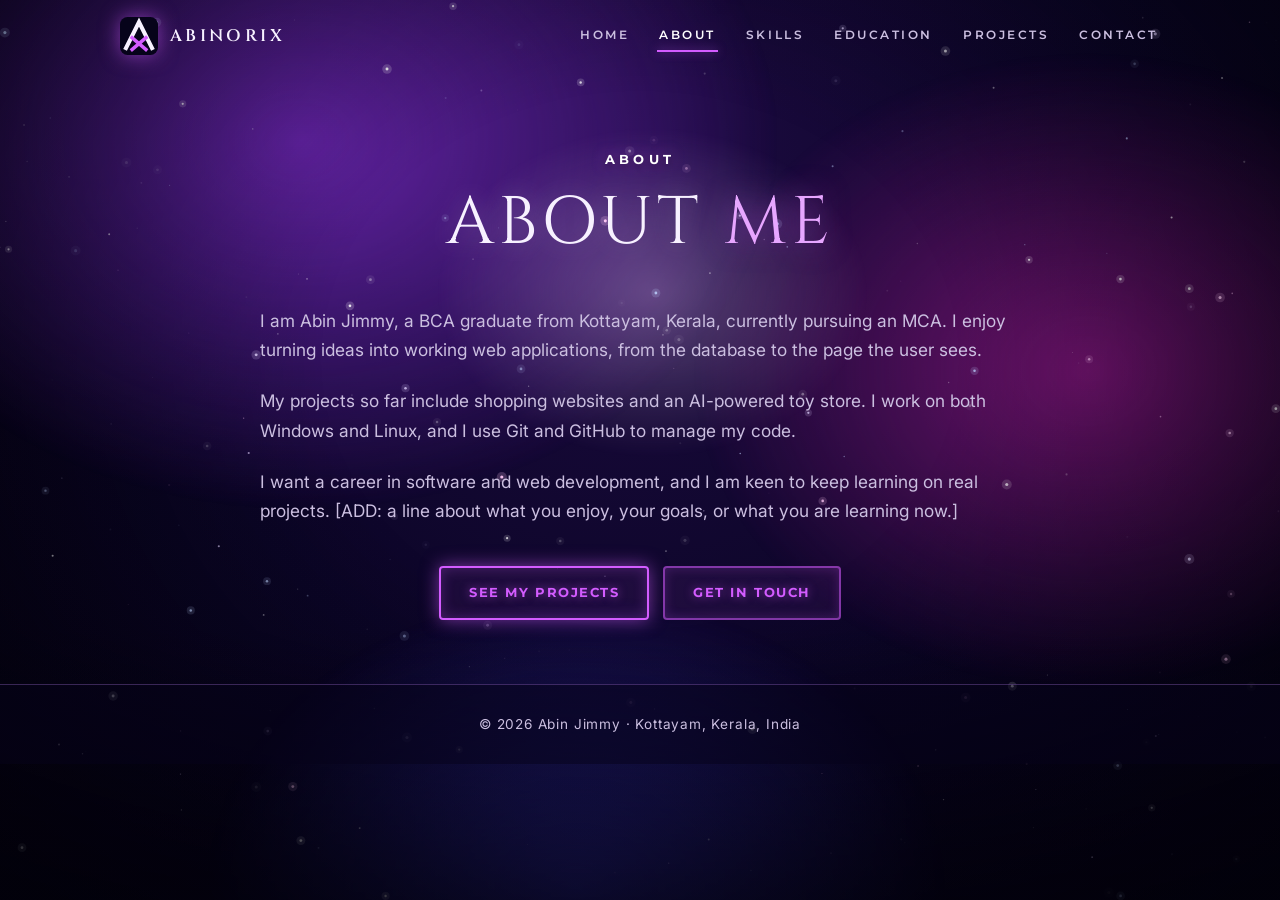
==== about.html @ f54d2bc3 "Initial commit" ====
<!doctype html>
<html lang="en">
<head>
  <meta charset="utf-8">
  <meta name="viewport" content="width=device-width, initial-scale=1">
  <title>About | ABINORIX</title>
  <meta name="description" content="About Abin Jimmy, web developer and MCA student from Kerala, India.">
  <meta name="theme-color" content="#06031a">
  <link rel="icon" href="assets/images/logo.svg" type="image/svg+xml">
  <link rel="preconnect" href="https://fonts.googleapis.com">
  <link rel="preconnect" href="https://fonts.gstatic.com" crossorigin>
  <link href="https://fonts.googleapis.com/css2?family=Cinzel:wght@400;500;600&family=Inter:wght@400;500;600&family=Montserrat:wght@600;700&display=swap" rel="stylesheet">
  <link rel="stylesheet" href="assets/css/style.css">
  <script>document.documentElement.className += " js";</script>
</head>
<body>
  <div class="nebula" aria-hidden="true">
    <i class="neb neb-a"></i><i class="neb neb-b"></i><i class="neb neb-c"></i><i class="neb neb-d"></i>
  </div>
  <canvas id="stars" aria-hidden="true"></canvas>
  <div class="vignette" aria-hidden="true"></div>

  <a class="skip" href="#main">Skip to content</a>

  <header class="site-header">
    <div class="wrap header-row">
      <a class="brand" href="index.html" aria-label="ABINORIX home">
        <img src="assets/images/logo.svg" alt="" width="38" height="38">
        <span>ABINORIX</span>
      </a>
      <button class="menu-btn" type="button" aria-expanded="false" aria-controls="site-nav" aria-label="Menu">
        <span></span><span></span><span></span>
      </button>
      <nav id="site-nav" class="nav-wrap" aria-label="Main">
        <ul class="nav">
          <li><a href="index.html">Home</a></li>
          <li><a href="about.html" aria-current="page">About</a></li>
          <li><a href="skills.html">Skills</a></li>
          <li><a href="education.html">Education</a></li>
          <li><a href="projects.html">Projects</a></li>
          <li><a href="index.html#contact">Contact</a></li>
        </ul>
      </nav>
    </div>
  </header>

  <main id="main">
    <section class="page-head">
      <div class="wrap">
        <p class="eyebrow hero-in">About</p>
        <h1 class="hero-in" style="--d:.2s">About <span class="accent">me</span></h1>
      </div>
    </section>

    <section class="section">
      <div class="wrap">
        <div class="prose">
          <p>I am Abin Jimmy, a BCA graduate from Kottayam, Kerala, currently pursuing an MCA. I enjoy turning ideas into working web applications, from the database to the page the user sees.</p>
          <p>My projects so far include shopping websites and an AI-powered toy store. I work on both Windows and Linux, and I use Git and GitHub to manage my code.</p>
          <p>I want a career in software and web development, and I am keen to keep learning on real projects. [ADD: a line about what you enjoy, your goals, or what you are learning now.]</p>
        </div>
        <div class="actions">
          <a class="btn-neon" href="projects.html">See my projects</a>
          <a class="btn-neon btn-line" href="index.html#contact">Get in touch</a>
        </div>
      </div>
    </section>
  </main>

  <footer class="site-footer">
    <div class="wrap">
      <p>&copy; <span id="year">2026</span> Abin Jimmy &middot; Kottayam, Kerala, India</p>
    </div>
  </footer>

  <script src="assets/js/main.js"></script>
</body>
</html>
---- assets/css/style.css ----
/* ABINORIX portfolio: galaxy theme */
:root {
  --bg: #06031a;
  --ink: #f7f1ff;
  --muted: #cbbfe0;
  --accent: #d35cff;
  --accent-soft: #e7a6ff;
  --glow: rgba(211, 92, 255, 0.55);
  --glass: rgba(22, 9, 48, 0.58);
  --border: rgba(192, 132, 255, 0.28);
  --radius: 16px;
  --maxw: 1080px;
  --display: "Cinzel", "Trajan Pro", Georgia, serif;
  --caps: "Montserrat", system-ui, sans-serif;
  --body: "Inter", system-ui, sans-serif;
}

* { box-sizing: border-box; }

html { scroll-behavior: smooth; scroll-padding-top: 84px; background: var(--bg); }

body {
  margin: 0;
  color: var(--ink);
  font-family: var(--body);
  line-height: 1.7;
  min-height: 100vh;
}

h1, h2, h3 { font-family: var(--display); font-weight: 500; margin: 0; line-height: 1.15; }

a { color: var(--accent-soft); }
a:hover { color: #fff; }
a:focus-visible, button:focus-visible {
  outline: 3px solid var(--accent);
  outline-offset: 3px;
  border-radius: 4px;
}

.wrap { width: 100%; max-width: var(--maxw); margin: 0 auto; padding: 0 20px; }

.skip {
  position: absolute; left: -9999px; top: 8px; z-index: 50;
  background: var(--accent); color: #12052a; padding: 10px 14px; border-radius: 8px;
}
.skip:focus { left: 8px; }

/* ---------- Galaxy background ---------- */
.nebula, .vignette, #stars { position: fixed; inset: 0; width: 100%; height: 100%; pointer-events: none; }
.nebula {
  z-index: -3; overflow: hidden;
  background: radial-gradient(ellipse at 50% 18%, #1d0b42 0%, #0b0526 55%, #04020f 100%);
}
#stars { z-index: -2; }
.vignette {
  z-index: -1;
  background:
    radial-gradient(ellipse at 50% 40%, transparent 35%, rgba(2, 1, 10, 0.65) 100%),
    linear-gradient(to bottom, transparent 70%, rgba(2, 1, 10, 0.6));
}
.neb {
  position: absolute; border-radius: 50%; will-change: transform;
  translate: calc(var(--px, 0) * var(--m, 24px)) calc(var(--py, 0) * var(--m, 24px));
}
.neb-a { --m: 30px; width: 75vmax; height: 58vmax; left: -14vmax; top: -18vmax; opacity: .8;
  background: radial-gradient(closest-side, #7a2cc4, transparent);
  animation: driftA 40s ease-in-out infinite alternate; }
.neb-b { --m: -22px; width: 62vmax; height: 50vmax; right: -16vmax; top: 4vmax; opacity: .6;
  background: radial-gradient(closest-side, #b21e9a, transparent);
  animation: driftB 48s ease-in-out infinite alternate; }
.neb-c { --m: 18px; width: 58vmax; height: 46vmax; left: 16vw; bottom: -22vmax; opacity: .65;
  background: radial-gradient(closest-side, #3a37c9, transparent);
  animation: driftC 54s ease-in-out infinite alternate; }
.neb-d { --m: -34px; width: 34vmax; height: 26vmax; left: 34vw; top: 14vh; opacity: .4;
  background: radial-gradient(closest-side, rgba(236, 196, 255, .8), transparent);
  animation: driftD 32s ease-in-out infinite alternate; }

@keyframes driftA { from { transform: translate3d(-5%, -3%, 0) scale(1.05); } to { transform: translate3d(7%, 6%, 0) scale(1.25); } }
@keyframes driftB { from { transform: translate3d(4%, 5%, 0) scale(1.2); } to { transform: translate3d(-8%, -4%, 0) scale(1); } }
@keyframes driftC { from { transform: translate3d(-6%, 3%, 0) scale(1); } to { transform: translate3d(8%, -6%, 0) scale(1.2); } }
@keyframes driftD { from { transform: translate3d(-8%, 4%, 0) scale(.9); opacity: .25; } to { transform: translate3d(8%, -6%, 0) scale(1.3); opacity: .5; } }

.accent { color: var(--accent-soft); text-shadow: 0 0 28px var(--glow); }

/* ---------- Header ---------- */
.site-header {
  position: sticky; top: 0; z-index: 30;
  border-bottom: 1px solid transparent;
  transition: background .3s ease, border-color .3s ease;
}
.site-header.scrolled {
  background: rgba(6, 3, 26, 0.72);
  backdrop-filter: blur(10px);
  border-bottom-color: var(--border);
}
.header-row { display: flex; align-items: center; justify-content: space-between; gap: 16px; padding-top: 14px; padding-bottom: 14px; }
.brand {
  display: flex; align-items: center; gap: 12px; text-decoration: none; color: var(--ink);
  font-family: var(--display); font-weight: 600; letter-spacing: .2em; font-size: 1.05rem;
}
.brand:hover { color: #fff; }
.brand img { filter: drop-shadow(0 0 10px var(--glow)); }

.nav { list-style: none; margin: 0; padding: 0; display: flex; flex-wrap: wrap; gap: 0 26px; }
.nav a {
  position: relative; display: inline-block; padding: 12px 2px;
  font-family: var(--caps); font-size: .72rem; font-weight: 600; letter-spacing: .22em; text-transform: uppercase;
  color: var(--muted); text-decoration: none;
}
.nav a::after {
  content: ""; position: absolute; left: 0; right: 0; bottom: 6px; height: 2px;
  background: var(--accent); box-shadow: 0 0 10px var(--glow);
  transform: scaleX(0); transform-origin: left; transition: transform .3s ease;
}
.nav a:hover, .nav a[aria-current="page"] { color: #fff; }
.nav a:hover::after, .nav a[aria-current="page"]::after { transform: scaleX(1); }

.menu-btn { display: none; }

@media (max-width: 860px) {
  .js .menu-btn {
    display: inline-flex; flex-direction: column; justify-content: center; gap: 5px;
    width: 46px; height: 46px; padding: 0 11px; cursor: pointer;
    background: var(--glass); border: 1px solid var(--border); border-radius: 12px;
  }
  .menu-btn span { display: block; height: 2px; background: var(--ink); border-radius: 2px; transition: transform .25s ease, opacity .25s ease; }
  .menu-btn[aria-expanded="true"] span:nth-child(1) { transform: translateY(7px) rotate(45deg); }
  .menu-btn[aria-expanded="true"] span:nth-child(2) { opacity: 0; }
  .menu-btn[aria-expanded="true"] span:nth-child(3) { transform: translateY(-7px) rotate(-45deg); }
  .js .nav-wrap {
    display: none; position: absolute; top: 100%; left: 0; right: 0;
    background: rgba(6, 3, 26, 0.96); border-bottom: 1px solid var(--border); padding: 8px 20px 16px;
  }
  .js .nav-wrap.open { display: block; }
  .nav { flex-direction: column; }
  .nav a { padding: 14px 2px; }
  .nav a::after { bottom: 8px; right: auto; width: 36px; }
}

/* ---------- Hero ---------- */
.hero {
  min-height: calc(100svh - 76px); display: grid; place-items: center; text-align: center;
  padding: 40px 0 90px; position: relative;
}
.eyebrow {
  font-family: var(--caps); font-weight: 700; font-size: .8rem; letter-spacing: .32em; text-transform: uppercase;
  color: #fff; margin: 0 0 22px; text-shadow: 0 0 14px var(--glow), 0 2px 8px rgba(0, 0, 0, .7);
}
.display {
  font-family: var(--display); font-weight: 400; text-transform: uppercase;
  font-size: clamp(2.7rem, 11.5vw, 8rem); line-height: 1.02; letter-spacing: .03em;
  text-shadow: 0 0 30px rgba(255, 255, 255, .28), 0 4px 18px rgba(0, 0, 0, .6);
}
.display .line { display: block; }
.roles {
  font-family: var(--caps); font-weight: 700; font-size: clamp(.7rem, 2vw, .95rem); letter-spacing: .3em;
  text-transform: uppercase; line-height: 1.9; margin: 30px 0 0;
  text-shadow: 0 0 14px var(--glow), 0 2px 8px rgba(0, 0, 0, .7);
}
.hero .btn-neon { margin-top: 54px; }

.btn-neon {
  display: inline-block; text-decoration: none; min-height: 46px;
  font-family: var(--caps); font-weight: 700; font-size: .8rem; letter-spacing: .12em; text-transform: uppercase;
  color: var(--accent); padding: 14px 28px;
  background: rgba(211, 92, 255, 0.08);
  border: 2px solid var(--accent); border-radius: 4px;
  box-shadow: 0 0 18px var(--glow), inset 0 0 14px rgba(211, 92, 255, .25);
  text-shadow: 0 0 10px var(--glow);
  transition: background .25s ease, color .25s ease, box-shadow .25s ease, translate .25s ease;
  animation: pulse 3.2s ease-in-out infinite;
}
.btn-neon:hover {
  background: var(--accent); color: #12052a; text-shadow: none; translate: 0 -2px;
  box-shadow: 0 0 34px var(--glow), inset 0 0 0 rgba(0, 0, 0, 0);
}
.btn-line { animation: none; box-shadow: inset 0 0 12px rgba(211, 92, 255, .2); border-color: rgba(211, 92, 255, .55); }
@keyframes pulse {
  0%, 100% { box-shadow: 0 0 14px rgba(211, 92, 255, .35), inset 0 0 12px rgba(211, 92, 255, .2); }
  50% { box-shadow: 0 0 30px rgba(211, 92, 255, .75), inset 0 0 18px rgba(211, 92, 255, .35); }
}

.hero-in { animation: heroIn 1.1s cubic-bezier(.2, .7, .2, 1) both; animation-delay: var(--d, 0s); }
.hero .btn-neon.hero-in { animation: heroIn 1.1s cubic-bezier(.2, .7, .2, 1) both var(--d, 0s), pulse 3.2s ease-in-out 2.4s infinite; }
@keyframes heroIn {
  from { opacity: 0; transform: translateY(26px); filter: blur(12px); }
  to { opacity: 1; transform: none; filter: blur(0); }
}

.scroll-cue {
  position: absolute; left: 50%; bottom: 28px; width: 46px; height: 46px; margin-left: -23px;
  display: grid; place-items: center; text-decoration: none; opacity: .85;
  animation: bob 2.2s ease-in-out infinite;
}
.scroll-cue::before {
  content: ""; width: 14px; height: 14px; border-right: 2px solid var(--accent); border-bottom: 2px solid var(--accent);
  transform: rotate(45deg); margin-top: -6px; filter: drop-shadow(0 0 6px var(--glow));
}
@keyframes bob { 0%, 100% { translate: 0 0; } 50% { translate: 0 10px; } }

/* ---------- Sections and pages ---------- */
.page-head { padding: 76px 0 8px; text-align: center; }
.page-head h1 {
  font-size: clamp(2rem, 7vw, 4.2rem); text-transform: uppercase; letter-spacing: .06em; font-weight: 400;
  text-shadow: 0 0 26px rgba(255, 255, 255, .25);
}
.page-head .eyebrow { margin-bottom: 14px; }

.section { padding: 64px 0; }
.page-head + .section { padding-top: 36px; }
.section h2 {
  font-size: clamp(1.5rem, 4vw, 2.2rem); text-transform: uppercase; letter-spacing: .12em; text-align: center; margin-bottom: 40px;
}
.section h2::after {
  content: ""; display: block; width: 56px; height: 3px; margin: 16px auto 0;
  background: linear-gradient(90deg, transparent, var(--accent), transparent); box-shadow: 0 0 12px var(--glow);
}

.lead { color: var(--muted); font-size: 1.1rem; max-width: 60ch; margin: 0 auto; text-align: center; }
.actions { display: flex; flex-wrap: wrap; justify-content: center; gap: 14px; margin-top: 40px; }

/* Glass cards with a cursor-following glow */
.card {
  position: relative; overflow: hidden;
  background: var(--glass); border: 1px solid var(--border); border-radius: var(--radius);
  backdrop-filter: blur(8px); padding: 26px;
  transition: border-color .3s ease, box-shadow .3s ease, translate .3s ease;
}
.card::before {
  content: ""; position: absolute; inset: 0; pointer-events: none; opacity: 0; transition: opacity .3s ease;
  background: radial-gradient(360px circle at var(--mx, 50%) var(--my, 50%), rgba(211, 92, 255, .22), transparent 60%);
}
.card:hover { border-color: var(--accent); box-shadow: 0 0 28px rgba(211, 92, 255, .28); translate: 0 -4px; }
.card:hover::before { opacity: 1; }
.card > * { position: relative; }
.card h3 { font-size: 1.2rem; letter-spacing: .06em; margin-bottom: 14px; }

.grid { display: grid; grid-template-columns: repeat(auto-fit, minmax(240px, 1fr)); gap: 20px; }
.grid-3 { grid-template-columns: repeat(auto-fit, minmax(270px, 1fr)); }

.link-card { display: block; text-decoration: none; color: var(--ink); }
.link-card:hover { color: var(--ink); }
.link-card .num { display: block; font-family: var(--display); font-size: 2.4rem; color: var(--accent); opacity: .55; line-height: 1; margin-bottom: 14px; }
.link-card p { color: var(--muted); margin: 0 0 16px; }
.link-card .more { font-family: var(--caps); font-size: .72rem; font-weight: 700; letter-spacing: .2em; text-transform: uppercase; color: var(--accent); }
.link-card .more::after { content: " \2192"; display: inline-block; transition: transform .25s ease; }
.link-card:hover .more::after { transform: translateX(6px); }

.prose { display: grid; gap: 22px; max-width: 760px; margin: 0 auto; }
.prose p { margin: 0; color: var(--muted); font-size: 1.08rem; }

.tags { list-style: none; margin: 0; padding: 0; display: flex; flex-wrap: wrap; gap: 10px; }
.tags li {
  border: 1px solid rgba(211, 92, 255, .4); background: rgba(6, 3, 26, .6);
  padding: 6px 14px; border-radius: 999px; font-size: .9rem;
  transition: background .25s ease, box-shadow .25s ease;
}
.tags li:hover { background: rgba(211, 92, 255, .2); box-shadow: 0 0 14px var(--glow); }

.project .meta { color: var(--accent); font-family: var(--caps); font-size: .72rem; font-weight: 700; letter-spacing: .18em; text-transform: uppercase; margin: 0 0 10px; }
.project h3 { margin-bottom: 12px; }
.project p { color: var(--muted); margin: 0 0 16px; }
.project .links { display: flex; gap: 20px; margin: 0; }
.project .links a { font-weight: 600; padding: 8px 0; display: inline-block; }

/* Timeline */
.timeline { list-style: none; margin: 0 auto; padding: 0 0 0 30px; max-width: 760px; position: relative; display: grid; gap: 22px; }
.timeline::before {
  content: ""; position: absolute; left: 0; top: 8px; bottom: 8px; width: 2px; transform-origin: top;
  background: linear-gradient(to bottom, var(--accent), rgba(211, 92, 255, .1)); box-shadow: 0 0 10px var(--glow);
}
.timeline li { position: relative; }
.timeline li::before {
  content: ""; position: absolute; left: -37px; top: 30px; width: 14px; height: 14px; border-radius: 50%;
  background: var(--accent); box-shadow: 0 0 14px var(--glow), 0 0 0 5px rgba(211, 92, 255, .18);
}
.timeline .when { color: var(--accent); font-family: var(--caps); font-size: .75rem; font-weight: 700; letter-spacing: .18em; text-transform: uppercase; margin: 0 0 6px; }
.timeline h3 { font-size: 1.3rem; margin-bottom: 4px; }
.timeline p:last-child { color: var(--muted); margin: 0; }

.contact-list { list-style: none; margin: 32px 0 0; padding: 0; display: flex; flex-wrap: wrap; justify-content: center; gap: 12px 32px; font-size: 1.1rem; }
.contact-list a { font-weight: 600; padding: 8px 0; display: inline-block; }

.site-footer { border-top: 1px solid var(--border); padding: 28px 0; text-align: center; color: var(--muted); font-size: .85rem; letter-spacing: .06em; background: rgba(6, 3, 26, .5); }
.site-footer p { margin: 0; }

/* ---------- Motion ---------- */
main { animation: pageIn .7s ease both; }
@keyframes pageIn { from { opacity: 0; } to { opacity: 1; } }

.reveal { opacity: 0; transform: translateY(28px); transition: opacity .7s ease, transform .7s cubic-bezier(.2, .7, .2, 1); }
.reveal.in { opacity: 1; transform: none; }
.timeline.anim::before { transform: scaleY(0); transition: transform 1.4s ease .2s; }
.timeline.anim.in::before { transform: scaleY(1); }

@media (prefers-reduced-motion: reduce) {
  html { scroll-behavior: auto; }
  *, *::before, *::after { animation: none !important; transition: none !important; }
  .reveal { opacity: 1; transform: none; }
}

@media (max-width: 560px) {
  .hero { padding-bottom: 80px; }
  .section { padding: 48px 0; }
  .page-head { padding-top: 56px; }
}

/* ---------- Hero portrait ---------- */
.hero-wide { max-width: var(--maxw); }
.hero-grid { display: grid; grid-template-columns: 1.2fr .8fr; align-items: center; gap: 48px; }
.hero-text { text-align: left; }
.hero-grid .display { font-size: clamp(2.4rem, 5.4vw, 4.6rem); }
.hero-grid .roles { font-size: clamp(.7rem, 1.5vw, .9rem); }

.portrait { position: relative; width: min(380px, 78vw); aspect-ratio: 1; justify-self: center; }
.portrait-float { position: absolute; inset: 0; animation: float 7s ease-in-out infinite; }
@keyframes float { 0%, 100% { translate: 0 0; } 50% { translate: 0 -14px; } }

.disc {
  position: absolute; inset: 0; border-radius: 50%; overflow: hidden;
  background:
    radial-gradient(circle at 50% 30%, rgba(236, 196, 255, .55), transparent 55%),
    radial-gradient(circle at 50% 40%, #7b3fe4 0%, #3d1783 55%, #150834 100%);
  border: 2px solid rgba(211, 92, 255, .7);
  box-shadow: 0 0 60px var(--glow), 0 0 120px rgba(123, 63, 228, .35), inset 0 0 40px rgba(0, 0, 0, .45);
}
.disc img {
  position: absolute; left: 50%; bottom: 0; width: 76%; height: auto; transform: translateX(-50%);
  filter: contrast(1.04) saturate(1.05) drop-shadow(0 0 18px rgba(211, 92, 255, .3));
}

.ring { position: absolute; border-radius: 50%; pointer-events: none; }
.ring::after { content: ""; position: absolute; border-radius: 50%; background: #fff; }
.ring-1 { inset: -16px; border: 1.5px dashed rgba(211, 92, 255, .55); animation: spin 28s linear infinite; }
.ring-1::after { top: -5px; left: 50%; width: 10px; height: 10px; margin-left: -5px; box-shadow: 0 0 12px 3px var(--accent); }
.ring-2 { inset: -40px; border: 1px solid rgba(231, 166, 255, .22); animation: spin 44s linear infinite reverse; }
.ring-2::after { bottom: -4px; left: 50%; width: 8px; height: 8px; margin-left: -4px; background: var(--accent-soft); box-shadow: 0 0 10px 2px var(--accent); }
@keyframes spin { to { transform: rotate(360deg); } }

.chip {
  position: absolute; padding: 6px 14px; border-radius: 999px;
  font-family: var(--caps); font-size: .7rem; font-weight: 700; letter-spacing: .14em; text-transform: uppercase;
  color: #fff; background: rgba(22, 9, 48, .78); border: 1px solid var(--accent);
  box-shadow: 0 0 14px rgba(211, 92, 255, .45); backdrop-filter: blur(6px);
  animation: bobChip 5s ease-in-out infinite;
}
.chip-1 { top: 8%; right: -6%; }
.chip-2 { bottom: 24%; left: -8%; animation-delay: -1.7s; }
.chip-3 { bottom: 4%; right: 0; animation-delay: -3.2s; }
@keyframes bobChip { 0%, 100% { translate: 0 0; } 50% { translate: 0 -9px; } }

@media (max-width: 900px) {
  .hero { padding-top: 24px; }
  .hero-grid { grid-template-columns: 1fr; gap: 56px; justify-items: center; }
  .hero-text { text-align: center; }
  .portrait { order: -1; width: min(250px, 66vw); margin-top: 28px; }
  .hero-grid .display { font-size: clamp(2.4rem, 11vw, 4.4rem); }
  .hero-grid .roles { font-size: clamp(.68rem, 2.4vw, .85rem); }
  .chip { font-size: .62rem; padding: 5px 11px; }
}

.hero { overflow-x: clip; }
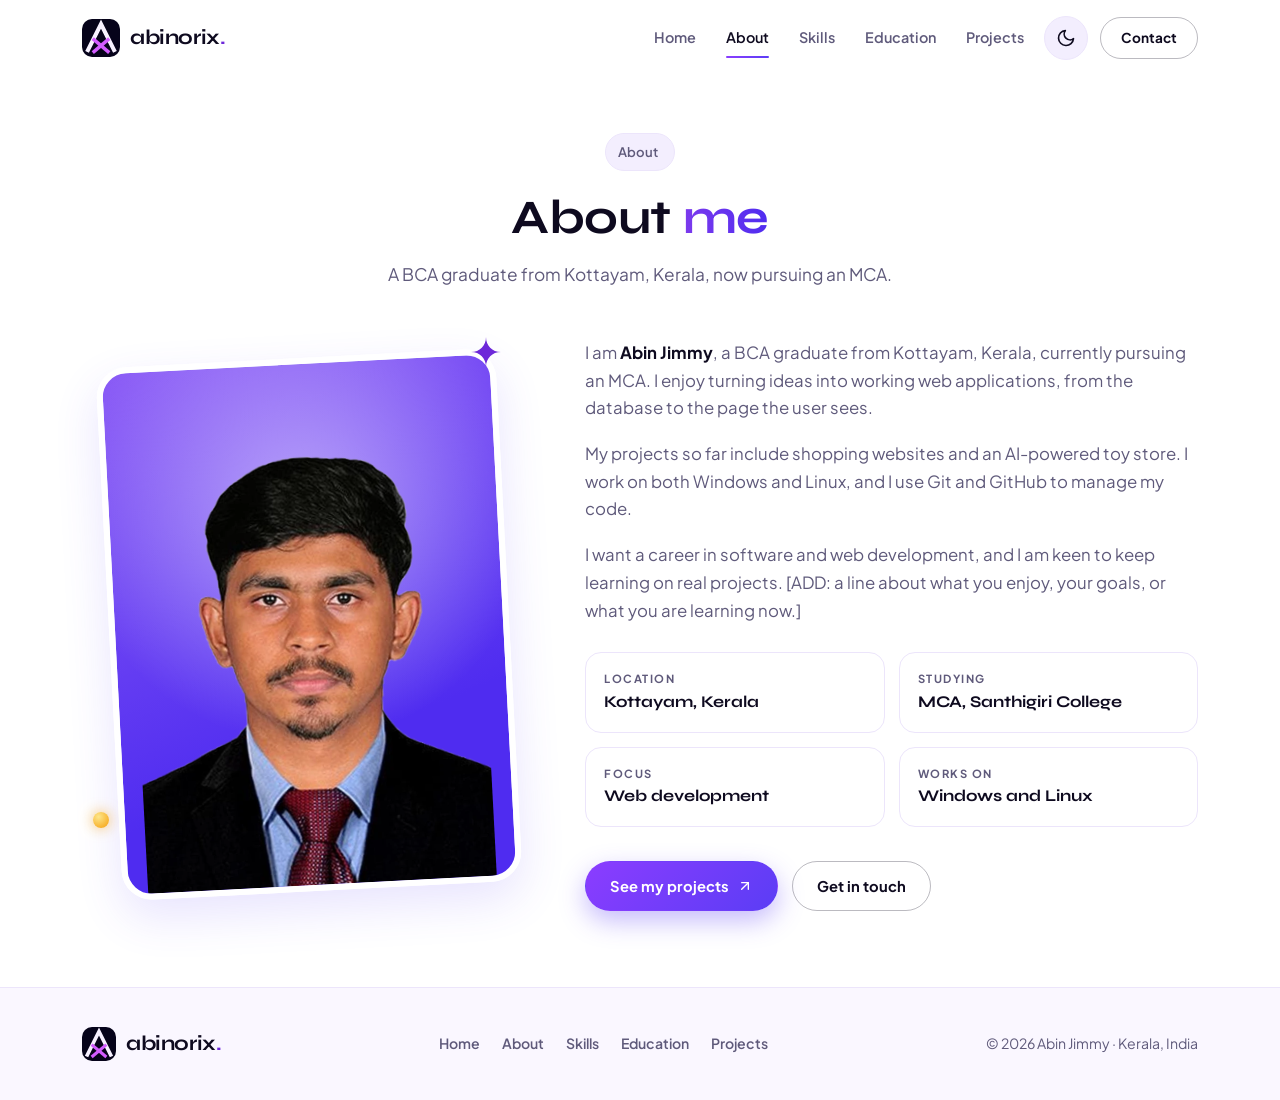
==== commit face0d72: "Updated project" ====
--- a/about.html
+++ b/about.html
@@ -1,36 +1,28 @@
 <!doctype html>
-<html lang="en">
+<html lang="en" data-theme="dark">
 <head>
   <meta charset="utf-8">
   <meta name="viewport" content="width=device-width, initial-scale=1">
-  <title>About | ABINORIX</title>
+  <title>About | abinorix</title>
   <meta name="description" content="About Abin Jimmy, web developer and MCA student from Kerala, India.">
-  <meta name="theme-color" content="#06031a">
+  <meta name="theme-color" content="#0c0720">
   <link rel="icon" href="assets/images/logo.svg" type="image/svg+xml">
   <link rel="preconnect" href="https://fonts.googleapis.com">
   <link rel="preconnect" href="https://fonts.gstatic.com" crossorigin>
-  <link href="https://fonts.googleapis.com/css2?family=Cinzel:wght@400;500;600&family=Inter:wght@400;500;600&family=Montserrat:wght@600;700&display=swap" rel="stylesheet">
+  <link href="https://fonts.googleapis.com/css2?family=JetBrains+Mono:wght@500;600&family=Plus+Jakarta+Sans:wght@400;500;600;700&family=Syne:wght@600;700&display=swap" rel="stylesheet">
   <link rel="stylesheet" href="assets/css/style.css">
-  <script>document.documentElement.className += " js";</script>
+  <script>(function(){var r=document.documentElement,t;try{t=localStorage.getItem('abinorix-theme')}catch(e){}if(t!=='light'&&t!=='dark'){t=window.matchMedia&&matchMedia('(prefers-color-scheme: light)').matches?'light':'dark'}r.setAttribute('data-theme',t);r.className+=' js'})();</script>
 </head>
 <body>
-  <div class="nebula" aria-hidden="true">
-    <i class="neb neb-a"></i><i class="neb neb-b"></i><i class="neb neb-c"></i><i class="neb neb-d"></i>
-  </div>
-  <canvas id="stars" aria-hidden="true"></canvas>
-  <div class="vignette" aria-hidden="true"></div>
-
+  <div class="glow" aria-hidden="true"></div>
   <a class="skip" href="#main">Skip to content</a>
 
   <header class="site-header">
     <div class="wrap header-row">
-      <a class="brand" href="index.html" aria-label="ABINORIX home">
+      <a class="brand" href="index.html" aria-label="abinorix home">
         <img src="assets/images/logo.svg" alt="" width="38" height="38">
-        <span>ABINORIX</span>
+        <span>abinorix<span class="dot">.</span></span>
       </a>
-      <button class="menu-btn" type="button" aria-expanded="false" aria-controls="site-nav" aria-label="Menu">
-        <span></span><span></span><span></span>
-      </button>
       <nav id="site-nav" class="nav-wrap" aria-label="Main">
         <ul class="nav">
           <li><a href="index.html">Home</a></li>
@@ -38,38 +30,66 @@
           <li><a href="skills.html">Skills</a></li>
           <li><a href="education.html">Education</a></li>
           <li><a href="projects.html">Projects</a></li>
-          <li><a href="index.html#contact">Contact</a></li>
+          <li class="nav-contact"><a href="index.html#contact">Contact</a></li>
         </ul>
       </nav>
+      <div class="header-actions">
+        <button class="icon-btn theme-toggle" type="button" aria-label="Switch to light mode" aria-pressed="false">
+          <svg class="i-sun" viewBox="0 0 24 24" fill="none" stroke="currentColor" stroke-width="2" stroke-linecap="round" stroke-linejoin="round" aria-hidden="true"><circle cx="12" cy="12" r="5"/><line x1="12" y1="1" x2="12" y2="3"/><line x1="12" y1="21" x2="12" y2="23"/><line x1="4.22" y1="4.22" x2="5.64" y2="5.64"/><line x1="18.36" y1="18.36" x2="19.78" y2="19.78"/><line x1="1" y1="12" x2="3" y2="12"/><line x1="21" y1="12" x2="23" y2="12"/><line x1="4.22" y1="19.78" x2="5.64" y2="18.36"/><line x1="18.36" y1="5.64" x2="19.78" y2="4.22"/></svg><svg class="i-moon" viewBox="0 0 24 24" fill="none" stroke="currentColor" stroke-width="2" stroke-linecap="round" stroke-linejoin="round" aria-hidden="true"><path d="M21 12.79A9 9 0 1 1 11.21 3 7 7 0 0 0 21 12.79z"/></svg>
+        </button>
+        <a class="btn btn-outline btn-sm" href="index.html#contact">Contact</a>
+        <button class="icon-btn menu-btn" type="button" aria-expanded="false" aria-controls="site-nav" aria-label="Menu">
+          <span></span><span></span><span></span>
+        </button>
+      </div>
     </div>
   </header>
 
   <main id="main">
     <section class="page-head">
       <div class="wrap">
-        <p class="eyebrow hero-in">About</p>
-        <h1 class="hero-in" style="--d:.2s">About <span class="accent">me</span></h1>
+        <p class="note fade-up">About</p>
+        <h1 class="fade-up" style="--d:.12s">About <span class="grad">me</span></h1>
+        <p class="sub fade-up" style="--d:.24s">A BCA graduate from Kottayam, Kerala, now pursuing an MCA.</p>
       </div>
     </section>
 
-    <section class="section">
-      <div class="wrap">
-        <div class="prose">
-          <p>I am Abin Jimmy, a BCA graduate from Kottayam, Kerala, currently pursuing an MCA. I enjoy turning ideas into working web applications, from the database to the page the user sees.</p>
-          <p>My projects so far include shopping websites and an AI-powered toy store. I work on both Windows and Linux, and I use Git and GitHub to manage my code.</p>
-          <p>I want a career in software and web development, and I am keen to keep learning on real projects. [ADD: a line about what you enjoy, your goals, or what you are learning now.]</p>
+    <section class="section" style="padding-top:44px">
+      <div class="wrap about-grid">
+        <div class="portrait" data-r>
+          <div class="frame"><img src="assets/images/abin.webp" alt="Portrait of Abin Jimmy" width="732" height="968"></div>
+          <span class="deco spark" style="top:-4%;right:2%;width:30px;height:30px"><svg viewBox="0 0 24 24" aria-hidden="true"><path d="M12 0C12 7 17 12 24 12C17 12 12 17 12 24C12 17 7 12 0 12C7 12 12 7 12 0Z"/></svg></span>
+          <span class="deco coin" style="bottom:12%;left:-4%"></span>
         </div>
-        <div class="actions">
-          <a class="btn-neon" href="projects.html">See my projects</a>
-          <a class="btn-neon btn-line" href="index.html#contact">Get in touch</a>
+        <div data-r>
+          <div class="prose">
+            <p>I am <strong>Abin Jimmy</strong>, a BCA graduate from Kottayam, Kerala, currently pursuing an MCA. I enjoy turning ideas into working web applications, from the database to the page the user sees.</p>
+            <p>My projects so far include shopping websites and an AI-powered toy store. I work on both Windows and Linux, and I use Git and GitHub to manage my code.</p>
+            <p>I want a career in software and web development, and I am keen to keep learning on real projects. [ADD: a line about what you enjoy, your goals, or what you are learning now.]</p>
+          </div>
+          <div class="facts">
+            <div class="fact"><small>Location</small><b>Kottayam, Kerala</b></div>
+            <div class="fact"><small>Studying</small><b>MCA, Santhigiri College</b></div>
+            <div class="fact"><small>Focus</small><b>Web development</b></div>
+            <div class="fact"><small>Works on</small><b>Windows and Linux</b></div>
+          </div>
+          <div class="cta-row">
+            <a class="btn btn-primary" href="projects.html">See my projects <svg viewBox="0 0 24 24" fill="none" stroke="currentColor" stroke-width="2" stroke-linecap="round" stroke-linejoin="round" aria-hidden="true"><line x1="7" y1="17" x2="17" y2="7"/><polyline points="7 7 17 7 17 17"/></svg></a>
+            <a class="btn btn-outline" href="index.html#contact">Get in touch</a>
+          </div>
         </div>
       </div>
     </section>
   </main>
 
   <footer class="site-footer">
-    <div class="wrap">
-      <p>&copy; <span id="year">2026</span> Abin Jimmy &middot; Kottayam, Kerala, India</p>
+    <div class="wrap foot-row">
+      <a class="brand" href="index.html" aria-label="abinorix home" style="margin-right:0">
+        <img src="assets/images/logo.svg" alt="" width="34" height="34">
+        <span>abinorix<span class="dot">.</span></span>
+      </a>
+      <ul class="foot-nav"><li><a href="index.html">Home</a></li><li><a href="about.html">About</a></li><li><a href="skills.html">Skills</a></li><li><a href="education.html">Education</a></li><li><a href="projects.html">Projects</a></li></ul>
+      <p>&copy; <span id="year">2026</span> Abin Jimmy &middot; Kerala, India</p>
     </div>
   </footer>
 
--- a/assets/css/style.css
+++ b/assets/css/style.css
@@ -1,362 +1,450 @@
-/* ABINORIX portfolio: galaxy theme */
+/* ABINORIX portfolio: dark and light themes */
+:root,
+:root[data-theme="dark"] {
+  color-scheme: dark;
+  --bg: #0c0720;
+  --bg-2: #120a2b;
+  --surface: #16102e;
+  --surface-2: #1e1644;
+  --border: rgba(255, 255, 255, 0.09);
+  --text: #ffffff;
+  --muted: #aba4c9;
+  --accent: #a78bfa;
+  --g1: #a78bfa;
+  --g2: #6d4dff;
+  --shadow: 0 24px 60px rgba(0, 0, 0, 0.5);
+  --glow:
+    radial-gradient(55% 50% at 78% 0%, rgba(124, 58, 237, 0.4), transparent 70%),
+    radial-gradient(40% 40% at 0% 25%, rgba(79, 70, 229, 0.2), transparent 70%);
+  --header-bg: rgba(12, 7, 32, 0.82);
+  --chip: rgba(255, 255, 255, 0.06);
+  --outline: rgba(255, 255, 255, 0.3);
+  --track: rgba(255, 255, 255, 0.12);
+}
+
+:root[data-theme="light"] {
+  color-scheme: light;
+  --bg: #ffffff;
+  --bg-2: #faf7ff;
+  --surface: #ffffff;
+  --surface-2: #f5f0ff;
+  --border: #ece5fb;
+  --text: #0e0a1f;
+  --muted: #5f5a7b;
+  --accent: #6d28d9;
+  --g1: #7c3aed;
+  --g2: #4f2cf0;
+  --shadow: 0 18px 46px rgba(91, 61, 245, 0.14);
+  --glow:
+    radial-gradient(55% 55% at 12% 0%, rgba(244, 114, 182, 0.2), transparent 70%),
+    radial-gradient(55% 50% at 88% 0%, rgba(167, 139, 250, 0.32), transparent 70%);
+  --header-bg: rgba(255, 255, 255, 0.86);
+  --chip: #f3eefe;
+  --outline: rgba(14, 10, 31, 0.28);
+  --track: rgba(14, 10, 31, 0.14);
+}
+
 :root {
-  --bg: #06031a;
-  --ink: #f7f1ff;
-  --muted: #cbbfe0;
-  --accent: #d35cff;
-  --accent-soft: #e7a6ff;
-  --glow: rgba(211, 92, 255, 0.55);
-  --glass: rgba(22, 9, 48, 0.58);
-  --border: rgba(192, 132, 255, 0.28);
-  --radius: 16px;
-  --maxw: 1080px;
-  --display: "Cinzel", "Trajan Pro", Georgia, serif;
-  --caps: "Montserrat", system-ui, sans-serif;
-  --body: "Inter", system-ui, sans-serif;
+  --maxw: 1160px;
+  --radius: 22px;
+  --grad: linear-gradient(135deg, #8b3dff, #5b3df5);
+  --head: "Syne", system-ui, sans-serif;
+  --body: "Plus Jakarta Sans", system-ui, sans-serif;
+  --mono: "JetBrains Mono", ui-monospace, Consolas, monospace;
 }
 
 * { box-sizing: border-box; }
 
-html { scroll-behavior: smooth; scroll-padding-top: 84px; background: var(--bg); }
+html { scroll-behavior: smooth; scroll-padding-top: 90px; background: var(--bg); }
 
 body {
-  margin: 0;
-  color: var(--ink);
-  font-family: var(--body);
-  line-height: 1.7;
-  min-height: 100vh;
-}
-
-h1, h2, h3 { font-family: var(--display); font-weight: 500; margin: 0; line-height: 1.15; }
-
-a { color: var(--accent-soft); }
-a:hover { color: #fff; }
+  margin: 0; position: relative; overflow-x: clip;
+  background: var(--bg); color: var(--text);
+  font-family: var(--body); line-height: 1.65;
+  transition: background-color .35s ease, color .35s ease;
+}
+
+h1, h2, h3 { font-family: var(--head); margin: 0; line-height: 1.12; letter-spacing: -0.01em; }
+p { margin: 0; }
+img, svg { max-width: 100%; }
+img { height: auto; }
+
+a { color: var(--accent); }
+a:hover { text-decoration: none; }
 a:focus-visible, button:focus-visible {
-  outline: 3px solid var(--accent);
-  outline-offset: 3px;
-  border-radius: 4px;
-}
-
-.wrap { width: 100%; max-width: var(--maxw); margin: 0 auto; padding: 0 20px; }
-
-.skip {
-  position: absolute; left: -9999px; top: 8px; z-index: 50;
-  background: var(--accent); color: #12052a; padding: 10px 14px; border-radius: 8px;
-}
+  outline: 3px solid var(--accent); outline-offset: 3px; border-radius: 8px;
+}
+
+.wrap { width: 100%; max-width: var(--maxw); margin: 0 auto; padding: 0 22px; }
+
+.skip { position: absolute; left: -9999px; top: 8px; z-index: 60; background: var(--accent); color: #fff; padding: 10px 14px; border-radius: 10px; }
 .skip:focus { left: 8px; }
 
-/* ---------- Galaxy background ---------- */
-.nebula, .vignette, #stars { position: fixed; inset: 0; width: 100%; height: 100%; pointer-events: none; }
-.nebula {
-  z-index: -3; overflow: hidden;
-  background: radial-gradient(ellipse at 50% 18%, #1d0b42 0%, #0b0526 55%, #04020f 100%);
-}
-#stars { z-index: -2; }
-.vignette {
-  z-index: -1;
-  background:
-    radial-gradient(ellipse at 50% 40%, transparent 35%, rgba(2, 1, 10, 0.65) 100%),
-    linear-gradient(to bottom, transparent 70%, rgba(2, 1, 10, 0.6));
-}
-.neb {
-  position: absolute; border-radius: 50%; will-change: transform;
-  translate: calc(var(--px, 0) * var(--m, 24px)) calc(var(--py, 0) * var(--m, 24px));
-}
-.neb-a { --m: 30px; width: 75vmax; height: 58vmax; left: -14vmax; top: -18vmax; opacity: .8;
-  background: radial-gradient(closest-side, #7a2cc4, transparent);
-  animation: driftA 40s ease-in-out infinite alternate; }
-.neb-b { --m: -22px; width: 62vmax; height: 50vmax; right: -16vmax; top: 4vmax; opacity: .6;
-  background: radial-gradient(closest-side, #b21e9a, transparent);
-  animation: driftB 48s ease-in-out infinite alternate; }
-.neb-c { --m: 18px; width: 58vmax; height: 46vmax; left: 16vw; bottom: -22vmax; opacity: .65;
-  background: radial-gradient(closest-side, #3a37c9, transparent);
-  animation: driftC 54s ease-in-out infinite alternate; }
-.neb-d { --m: -34px; width: 34vmax; height: 26vmax; left: 34vw; top: 14vh; opacity: .4;
-  background: radial-gradient(closest-side, rgba(236, 196, 255, .8), transparent);
-  animation: driftD 32s ease-in-out infinite alternate; }
-
-@keyframes driftA { from { transform: translate3d(-5%, -3%, 0) scale(1.05); } to { transform: translate3d(7%, 6%, 0) scale(1.25); } }
-@keyframes driftB { from { transform: translate3d(4%, 5%, 0) scale(1.2); } to { transform: translate3d(-8%, -4%, 0) scale(1); } }
-@keyframes driftC { from { transform: translate3d(-6%, 3%, 0) scale(1); } to { transform: translate3d(8%, -6%, 0) scale(1.2); } }
-@keyframes driftD { from { transform: translate3d(-8%, 4%, 0) scale(.9); opacity: .25; } to { transform: translate3d(8%, -6%, 0) scale(1.3); opacity: .5; } }
-
-.accent { color: var(--accent-soft); text-shadow: 0 0 28px var(--glow); }
+.glow { position: absolute; inset: 0 0 auto 0; height: 980px; background: var(--glow); pointer-events: none; z-index: -1; transition: opacity .35s ease; }
+
+.grad {
+  color: var(--accent);
+  background: linear-gradient(90deg, var(--g1), var(--g2));
+  -webkit-background-clip: text; background-clip: text; -webkit-text-fill-color: transparent;
+}
 
 /* ---------- Header ---------- */
 .site-header {
-  position: sticky; top: 0; z-index: 30;
+  position: sticky; top: 0; z-index: 40;
   border-bottom: 1px solid transparent;
-  transition: background .3s ease, border-color .3s ease;
-}
-.site-header.scrolled {
-  background: rgba(6, 3, 26, 0.72);
-  backdrop-filter: blur(10px);
-  border-bottom-color: var(--border);
-}
-.header-row { display: flex; align-items: center; justify-content: space-between; gap: 16px; padding-top: 14px; padding-bottom: 14px; }
-.brand {
-  display: flex; align-items: center; gap: 12px; text-decoration: none; color: var(--ink);
-  font-family: var(--display); font-weight: 600; letter-spacing: .2em; font-size: 1.05rem;
-}
-.brand:hover { color: #fff; }
-.brand img { filter: drop-shadow(0 0 10px var(--glow)); }
-
-.nav { list-style: none; margin: 0; padding: 0; display: flex; flex-wrap: wrap; gap: 0 26px; }
-.nav a {
-  position: relative; display: inline-block; padding: 12px 2px;
-  font-family: var(--caps); font-size: .72rem; font-weight: 600; letter-spacing: .22em; text-transform: uppercase;
-  color: var(--muted); text-decoration: none;
-}
-.nav a::after {
-  content: ""; position: absolute; left: 0; right: 0; bottom: 6px; height: 2px;
-  background: var(--accent); box-shadow: 0 0 10px var(--glow);
-  transform: scaleX(0); transform-origin: left; transition: transform .3s ease;
-}
-.nav a:hover, .nav a[aria-current="page"] { color: #fff; }
-.nav a:hover::after, .nav a[aria-current="page"]::after { transform: scaleX(1); }
+  transition: background-color .3s ease, border-color .3s ease, box-shadow .3s ease;
+}
+.site-header.scrolled { background: var(--header-bg); backdrop-filter: blur(12px); border-bottom-color: var(--border); }
+.header-row { display: flex; align-items: center; gap: 20px; padding-top: 16px; padding-bottom: 16px; }
+
+.brand { display: flex; align-items: center; gap: 10px; text-decoration: none; color: var(--text); font-family: var(--head); font-weight: 700; font-size: 1.3rem; letter-spacing: -0.02em; margin-right: auto; }
+.brand .dot { color: var(--accent); }
+.brand img { border-radius: 10px; }
+
+.nav { list-style: none; margin: 0; padding: 0; display: flex; gap: 6px 30px; }
+.nav a { display: inline-block; padding: 10px 0; text-decoration: none; color: var(--muted); font-size: .9rem; font-weight: 600; position: relative; transition: color .2s ease; }
+.nav a:hover, .nav a[aria-current="page"] { color: var(--text); }
+.nav a[aria-current="page"]::after { content: ""; position: absolute; left: 0; right: 0; bottom: 2px; height: 2px; border-radius: 2px; background: var(--grad); }
+.nav-contact { display: none; }
+
+.header-actions { display: flex; align-items: center; gap: 12px; }
+
+.icon-btn {
+  display: inline-grid; place-items: center; width: 44px; height: 44px; padding: 0; cursor: pointer;
+  background: var(--chip); color: var(--text); border: 1px solid var(--border); border-radius: 50%;
+  transition: transform .25s ease, background-color .25s ease;
+}
+.icon-btn:hover { transform: rotate(18deg) scale(1.06); }
+.icon-btn svg { width: 20px; height: 20px; }
+.theme-toggle .i-moon { display: none; }
+:root[data-theme="light"] .theme-toggle .i-sun { display: none; }
+:root[data-theme="light"] .theme-toggle .i-moon { display: block; }
 
 .menu-btn { display: none; }
 
-@media (max-width: 860px) {
-  .js .menu-btn {
-    display: inline-flex; flex-direction: column; justify-content: center; gap: 5px;
-    width: 46px; height: 46px; padding: 0 11px; cursor: pointer;
-    background: var(--glass); border: 1px solid var(--border); border-radius: 12px;
-  }
-  .menu-btn span { display: block; height: 2px; background: var(--ink); border-radius: 2px; transition: transform .25s ease, opacity .25s ease; }
-  .menu-btn[aria-expanded="true"] span:nth-child(1) { transform: translateY(7px) rotate(45deg); }
+/* ---------- Buttons ---------- */
+.btn {
+  display: inline-flex; align-items: center; justify-content: center; gap: 8px; min-height: 46px;
+  padding: 12px 24px; border-radius: 999px; text-decoration: none; cursor: pointer;
+  font-family: var(--body); font-weight: 700; font-size: .92rem; border: 1.5px solid transparent;
+  transition: transform .25s ease, box-shadow .25s ease, background-color .25s ease, color .25s ease;
+}
+.btn svg { width: 16px; height: 16px; transition: transform .25s ease; }
+.btn:hover svg { transform: translate(2px, -2px); }
+.btn-primary { color: #fff; background: var(--grad); box-shadow: 0 10px 26px rgba(91, 61, 245, .35); }
+.btn-primary:hover { transform: translateY(-2px); box-shadow: 0 14px 32px rgba(91, 61, 245, .5); color: #fff; }
+.btn-outline { color: var(--text); background: transparent; border-color: var(--outline); }
+.btn-outline:hover { border-color: var(--accent); color: var(--accent); transform: translateY(-2px); }
+.btn-sm { min-height: 40px; padding: 9px 20px; font-size: .85rem; }
+.btn-white { background: #fff; color: #2a1380; }
+.btn-white:hover { transform: translateY(-2px); box-shadow: 0 12px 28px rgba(0, 0, 0, .25); color: #2a1380; }
+.btn-ghost-w { color: #fff; border-color: rgba(255, 255, 255, .55); background: transparent; }
+.btn-ghost-w:hover { background: rgba(255, 255, 255, .14); color: #fff; transform: translateY(-2px); }
+
+@media (max-width: 920px) {
+  .header-actions .btn { display: none; }
+  .js .menu-btn { display: inline-grid; }
+  .menu-btn span { display: block; width: 18px; height: 2px; background: currentColor; border-radius: 2px; transition: transform .25s ease, opacity .25s ease; }
+  .menu-btn { gap: 4px; align-content: center; justify-items: center; }
+  .menu-btn[aria-expanded="true"] span:nth-child(1) { transform: translateY(6px) rotate(45deg); }
   .menu-btn[aria-expanded="true"] span:nth-child(2) { opacity: 0; }
-  .menu-btn[aria-expanded="true"] span:nth-child(3) { transform: translateY(-7px) rotate(-45deg); }
-  .js .nav-wrap {
-    display: none; position: absolute; top: 100%; left: 0; right: 0;
-    background: rgba(6, 3, 26, 0.96); border-bottom: 1px solid var(--border); padding: 8px 20px 16px;
-  }
+  .menu-btn[aria-expanded="true"] span:nth-child(3) { transform: translateY(-6px) rotate(-45deg); }
+  .js .nav-wrap { display: none; position: absolute; top: 100%; left: 0; right: 0; background: var(--bg); border-bottom: 1px solid var(--border); box-shadow: var(--shadow); padding: 8px 22px 18px; }
   .js .nav-wrap.open { display: block; }
-  .nav { flex-direction: column; }
-  .nav a { padding: 14px 2px; }
-  .nav a::after { bottom: 8px; right: auto; width: 36px; }
+  .nav { flex-direction: column; gap: 0; }
+  .nav a { padding: 14px 0; font-size: 1rem; }
+  .nav a[aria-current="page"]::after { right: auto; width: 28px; bottom: 8px; }
+  .nav-contact { display: list-item; }
+  .header-row { gap: 12px; }
 }
 
 /* ---------- Hero ---------- */
-.hero {
-  min-height: calc(100svh - 76px); display: grid; place-items: center; text-align: center;
-  padding: 40px 0 90px; position: relative;
-}
-.eyebrow {
-  font-family: var(--caps); font-weight: 700; font-size: .8rem; letter-spacing: .32em; text-transform: uppercase;
-  color: #fff; margin: 0 0 22px; text-shadow: 0 0 14px var(--glow), 0 2px 8px rgba(0, 0, 0, .7);
-}
-.display {
-  font-family: var(--display); font-weight: 400; text-transform: uppercase;
-  font-size: clamp(2.7rem, 11.5vw, 8rem); line-height: 1.02; letter-spacing: .03em;
-  text-shadow: 0 0 30px rgba(255, 255, 255, .28), 0 4px 18px rgba(0, 0, 0, .6);
-}
-.display .line { display: block; }
-.roles {
-  font-family: var(--caps); font-weight: 700; font-size: clamp(.7rem, 2vw, .95rem); letter-spacing: .3em;
-  text-transform: uppercase; line-height: 1.9; margin: 30px 0 0;
-  text-shadow: 0 0 14px var(--glow), 0 2px 8px rgba(0, 0, 0, .7);
-}
-.hero .btn-neon { margin-top: 54px; }
-
-.btn-neon {
-  display: inline-block; text-decoration: none; min-height: 46px;
-  font-family: var(--caps); font-weight: 700; font-size: .8rem; letter-spacing: .12em; text-transform: uppercase;
-  color: var(--accent); padding: 14px 28px;
-  background: rgba(211, 92, 255, 0.08);
-  border: 2px solid var(--accent); border-radius: 4px;
-  box-shadow: 0 0 18px var(--glow), inset 0 0 14px rgba(211, 92, 255, .25);
-  text-shadow: 0 0 10px var(--glow);
-  transition: background .25s ease, color .25s ease, box-shadow .25s ease, translate .25s ease;
-  animation: pulse 3.2s ease-in-out infinite;
-}
-.btn-neon:hover {
-  background: var(--accent); color: #12052a; text-shadow: none; translate: 0 -2px;
-  box-shadow: 0 0 34px var(--glow), inset 0 0 0 rgba(0, 0, 0, 0);
-}
-.btn-line { animation: none; box-shadow: inset 0 0 12px rgba(211, 92, 255, .2); border-color: rgba(211, 92, 255, .55); }
-@keyframes pulse {
-  0%, 100% { box-shadow: 0 0 14px rgba(211, 92, 255, .35), inset 0 0 12px rgba(211, 92, 255, .2); }
-  50% { box-shadow: 0 0 30px rgba(211, 92, 255, .75), inset 0 0 18px rgba(211, 92, 255, .35); }
-}
-
-.hero-in { animation: heroIn 1.1s cubic-bezier(.2, .7, .2, 1) both; animation-delay: var(--d, 0s); }
-.hero .btn-neon.hero-in { animation: heroIn 1.1s cubic-bezier(.2, .7, .2, 1) both var(--d, 0s), pulse 3.2s ease-in-out 2.4s infinite; }
-@keyframes heroIn {
-  from { opacity: 0; transform: translateY(26px); filter: blur(12px); }
-  to { opacity: 1; transform: none; filter: blur(0); }
-}
-
-.scroll-cue {
-  position: absolute; left: 50%; bottom: 28px; width: 46px; height: 46px; margin-left: -23px;
-  display: grid; place-items: center; text-decoration: none; opacity: .85;
-  animation: bob 2.2s ease-in-out infinite;
-}
-.scroll-cue::before {
-  content: ""; width: 14px; height: 14px; border-right: 2px solid var(--accent); border-bottom: 2px solid var(--accent);
-  transform: rotate(45deg); margin-top: -6px; filter: drop-shadow(0 0 6px var(--glow));
-}
-@keyframes bob { 0%, 100% { translate: 0 0; } 50% { translate: 0 10px; } }
-
-/* ---------- Sections and pages ---------- */
-.page-head { padding: 76px 0 8px; text-align: center; }
-.page-head h1 {
-  font-size: clamp(2rem, 7vw, 4.2rem); text-transform: uppercase; letter-spacing: .06em; font-weight: 400;
-  text-shadow: 0 0 26px rgba(255, 255, 255, .25);
-}
-.page-head .eyebrow { margin-bottom: 14px; }
-
-.section { padding: 64px 0; }
-.page-head + .section { padding-top: 36px; }
-.section h2 {
-  font-size: clamp(1.5rem, 4vw, 2.2rem); text-transform: uppercase; letter-spacing: .12em; text-align: center; margin-bottom: 40px;
-}
-.section h2::after {
-  content: ""; display: block; width: 56px; height: 3px; margin: 16px auto 0;
-  background: linear-gradient(90deg, transparent, var(--accent), transparent); box-shadow: 0 0 12px var(--glow);
-}
-
-.lead { color: var(--muted); font-size: 1.1rem; max-width: 60ch; margin: 0 auto; text-align: center; }
-.actions { display: flex; flex-wrap: wrap; justify-content: center; gap: 14px; margin-top: 40px; }
-
-/* Glass cards with a cursor-following glow */
-.card {
-  position: relative; overflow: hidden;
-  background: var(--glass); border: 1px solid var(--border); border-radius: var(--radius);
-  backdrop-filter: blur(8px); padding: 26px;
-  transition: border-color .3s ease, box-shadow .3s ease, translate .3s ease;
-}
-.card::before {
-  content: ""; position: absolute; inset: 0; pointer-events: none; opacity: 0; transition: opacity .3s ease;
-  background: radial-gradient(360px circle at var(--mx, 50%) var(--my, 50%), rgba(211, 92, 255, .22), transparent 60%);
-}
-.card:hover { border-color: var(--accent); box-shadow: 0 0 28px rgba(211, 92, 255, .28); translate: 0 -4px; }
-.card:hover::before { opacity: 1; }
-.card > * { position: relative; }
-.card h3 { font-size: 1.2rem; letter-spacing: .06em; margin-bottom: 14px; }
-
-.grid { display: grid; grid-template-columns: repeat(auto-fit, minmax(240px, 1fr)); gap: 20px; }
-.grid-3 { grid-template-columns: repeat(auto-fit, minmax(270px, 1fr)); }
-
-.link-card { display: block; text-decoration: none; color: var(--ink); }
-.link-card:hover { color: var(--ink); }
-.link-card .num { display: block; font-family: var(--display); font-size: 2.4rem; color: var(--accent); opacity: .55; line-height: 1; margin-bottom: 14px; }
-.link-card p { color: var(--muted); margin: 0 0 16px; }
-.link-card .more { font-family: var(--caps); font-size: .72rem; font-weight: 700; letter-spacing: .2em; text-transform: uppercase; color: var(--accent); }
-.link-card .more::after { content: " \2192"; display: inline-block; transition: transform .25s ease; }
-.link-card:hover .more::after { transform: translateX(6px); }
-
-.prose { display: grid; gap: 22px; max-width: 760px; margin: 0 auto; }
-.prose p { margin: 0; color: var(--muted); font-size: 1.08rem; }
-
-.tags { list-style: none; margin: 0; padding: 0; display: flex; flex-wrap: wrap; gap: 10px; }
-.tags li {
-  border: 1px solid rgba(211, 92, 255, .4); background: rgba(6, 3, 26, .6);
-  padding: 6px 14px; border-radius: 999px; font-size: .9rem;
-  transition: background .25s ease, box-shadow .25s ease;
-}
-.tags li:hover { background: rgba(211, 92, 255, .2); box-shadow: 0 0 14px var(--glow); }
-
-.project .meta { color: var(--accent); font-family: var(--caps); font-size: .72rem; font-weight: 700; letter-spacing: .18em; text-transform: uppercase; margin: 0 0 10px; }
-.project h3 { margin-bottom: 12px; }
-.project p { color: var(--muted); margin: 0 0 16px; }
-.project .links { display: flex; gap: 20px; margin: 0; }
-.project .links a { font-weight: 600; padding: 8px 0; display: inline-block; }
+.hero { padding: 40px 0 28px; }
+.hero-grid { display: grid; grid-template-columns: 1.1fr .9fr; gap: 40px; align-items: center; }
+
+.note {
+  display: inline-flex; align-items: center; gap: 10px; padding: 7px 16px 7px 12px; border-radius: 999px;
+  background: var(--chip); border: 1px solid var(--border); font-size: .82rem; font-weight: 600; color: var(--muted); margin-bottom: 26px;
+}
+.note .pulse { width: 9px; height: 9px; border-radius: 50%; background: #22c55e; box-shadow: 0 0 0 0 rgba(34, 197, 94, .6); animation: ping 2s infinite; }
+@keyframes ping { 70% { box-shadow: 0 0 0 10px rgba(34, 197, 94, 0); } 100% { box-shadow: 0 0 0 0 rgba(34, 197, 94, 0); } }
+
+.hero h1 { font-size: clamp(2rem, 3.7vw, 3.1rem); font-weight: 700; line-height: 1.15; }
+.sub { color: var(--muted); font-size: 1.08rem; max-width: 46ch; margin-top: 22px; }
+.cta-row { display: flex; flex-wrap: wrap; gap: 14px; margin-top: 34px; }
+
+.visual { position: relative; height: 540px; }
+.vcard { position: absolute; border-radius: 26px; overflow: hidden; border: 1px solid var(--border); box-shadow: var(--shadow); transition: rotate .4s ease, scale .4s ease; }
+.vcard:hover { rotate: 0deg; scale: 1.03; z-index: 5; }
+.v-photo {
+  left: 0; bottom: 0; width: 56%; aspect-ratio: 3 / 4; rotate: -5deg; z-index: 2;
+  background: radial-gradient(circle at 50% 28%, rgba(255, 255, 255, .5), transparent 55%), linear-gradient(160deg, #8b5cf6, #4f2cf0 70%);
+  border: 6px solid var(--surface);
+}
+.v-photo img { position: absolute; left: 50%; bottom: 0; width: 88%; transform: translateX(-50%); }
+.v-art {
+  right: 0; top: 8px; width: 50%; aspect-ratio: 3 / 4; rotate: 6deg; z-index: 1;
+  background:
+    radial-gradient(circle at 28% 28%, #ff7ad9, transparent 46%),
+    radial-gradient(circle at 78% 58%, #3ec7ff, transparent 52%),
+    radial-gradient(circle at 36% 88%, #ffb347, transparent 46%), #5b3df5;
+  border: 6px solid var(--surface);
+  display: grid; place-items: center;
+}
+.v-art span { font-family: var(--head); font-weight: 700; font-size: clamp(1.8rem, 4vw, 3.2rem); color: #fff; text-shadow: 0 6px 24px rgba(40, 10, 120, .45); }
+
+.v-badge {
+  position: absolute; left: 47%; top: 52%; z-index: 4; width: 66px; height: 66px; border-radius: 50%; display: grid; place-items: center;
+  background: #150f30; color: #fff; text-decoration: none; border: 5px solid var(--surface); box-shadow: 0 0 0 2px #8b5cf6, var(--shadow);
+  transition: transform .25s ease;
+}
+.v-badge:hover { transform: scale(1.12) rotate(8deg); color: #fff; }
+.v-badge svg { width: 24px; height: 24px; }
+
+.deco { position: absolute; pointer-events: none; animation: bob 6s ease-in-out infinite; }
+.spark { color: var(--accent); }
+.spark svg { display: block; width: 100%; height: 100%; fill: currentColor; }
+.d1 { top: 0; left: 36%; width: 28px; height: 28px; animation-duration: 5s; }
+.d2 { bottom: 4%; right: 8%; width: 18px; height: 18px; animation-duration: 7s; animation-delay: -2s; }
+.d3 { top: 36%; left: -2%; width: 20px; height: 20px; border: 2px solid var(--accent); rotate: 18deg; animation-duration: 8s; }
+.d4 { top: 4%; right: 46%; width: 22px; height: 22px; border: 2px solid var(--accent); border-radius: 50%; animation-duration: 6s; animation-delay: -3s; }
+.coin { width: 16px; height: 16px; border-radius: 50%; background: radial-gradient(circle at 35% 30%, #fde68a, #f59e0b); box-shadow: 0 0 14px rgba(245, 158, 11, .65); }
+.d5 { bottom: 30%; right: 2%; animation-duration: 5.5s; }
+.d6 { top: 50%; left: 40%; width: 12px; height: 12px; animation-duration: 7.5s; animation-delay: -1s; }
+@keyframes bob { 0%, 100% { translate: 0 0; } 50% { translate: 0 -14px; } }
+
+.float-a { animation: bob 7s ease-in-out infinite; }
+.float-b { animation: bob 8s ease-in-out -3s infinite; }
+
+/* Technology row */
+.tech { margin-top: 36px; text-align: center; }
+.tech-label { font-size: .72rem; font-weight: 700; letter-spacing: .24em; text-transform: uppercase; color: var(--muted); }
+.tech-row { list-style: none; margin: 22px 0 0; padding: 0; display: flex; flex-wrap: wrap; justify-content: center; gap: 14px 46px; }
+.tech-row li { font-family: var(--head); font-weight: 700; font-size: 1.15rem; color: var(--muted); opacity: .85; transition: color .25s ease, opacity .25s ease, transform .25s ease; }
+.tech-row li:hover { color: var(--text); opacity: 1; transform: translateY(-3px); }
+
+.squiggle { display: flex; justify-content: center; margin: 0 auto; color: var(--accent); }
+.squiggle svg { width: 44px; height: 14px; }
+.squiggle path { stroke-dasharray: 80; stroke-dashoffset: 0; }
+.squiggle.reveal path { stroke-dashoffset: 80; transition: stroke-dashoffset 1.1s ease .2s; }
+.squiggle.reveal.in path { stroke-dashoffset: 0; }
+
+/* ---------- Sections ---------- */
+.section { padding: 76px 0; }
+.section-title { text-align: center; font-size: clamp(1.6rem, 3.3vw, 2.4rem); font-weight: 700; margin: 20px 0 0; }
+.section-sub { text-align: center; color: var(--muted); max-width: 52ch; margin: 14px auto 0; }
+.section-body { margin-top: 44px; }
+
+.page-head { padding: 56px 0 6px; text-align: center; }
+.page-head h1 { font-size: clamp(1.9rem, 4.6vw, 3rem); font-weight: 700; }
+.page-head .sub { margin: 16px auto 0; }
+.page-head .note { margin-bottom: 20px; }
+
+.card { background: var(--surface); border: 1px solid var(--border); border-radius: var(--radius); box-shadow: var(--shadow); padding: 26px; transition: transform .3s ease, border-color .3s ease, background-color .35s ease; }
+.card:hover { transform: translateY(-4px); border-color: rgba(139, 92, 246, .55); }
+
+.grid-2 { display: grid; grid-template-columns: repeat(2, minmax(0, 1fr)); gap: 22px; }
+.grid-3 { display: grid; grid-template-columns: repeat(3, minmax(0, 1fr)); gap: 22px; }
+
+.tile { display: inline-grid; place-items: center; width: 52px; height: 52px; border-radius: 15px; color: #fff; background: var(--grad); box-shadow: 0 10px 22px rgba(91, 61, 245, .35); flex: none; }
+.tile svg { width: 24px; height: 24px; }
+
+.wcard { display: flex; gap: 20px; align-items: flex-start; }
+.wcard h3 { font-size: 1.15rem; margin-bottom: 10px; }
+.tags { list-style: none; margin: 0; padding: 0; display: flex; flex-wrap: wrap; gap: 8px; }
+.tags li { padding: 5px 13px; border-radius: 999px; background: var(--chip); border: 1px solid var(--border); font-size: .85rem; font-weight: 600; transition: background-color .25s ease, color .25s ease; }
+.tags li:hover { background: var(--grad); color: #fff; border-color: transparent; }
+
+/* Stats */
+.stats { list-style: none; margin: 34px 0 0; padding: 0; display: grid; grid-template-columns: repeat(3, 1fr); gap: 20px; text-align: center; }
+.stats strong { display: block; font-family: var(--head); font-weight: 700; font-size: clamp(2rem, 5vw, 3rem); line-height: 1.1; color: var(--accent); background: linear-gradient(90deg, var(--g1), var(--g2)); -webkit-background-clip: text; background-clip: text; -webkit-text-fill-color: transparent; }
+.stats span { color: var(--muted); font-size: .9rem; font-weight: 500; }
+
+/* Project cards and carousel */
+.carousel { position: relative; }
+.track { display: flex; gap: 20px; overflow-x: auto; scroll-snap-type: x mandatory; padding: 20px 8px 56px; margin: -10px -8px -30px; scrollbar-width: none; scroll-behavior: smooth; }
+.track::-webkit-scrollbar { display: none; }
+.pcard { flex: 0 0 min(300px, 78%); scroll-snap-align: start; display: flex; flex-direction: column; }
+.grid-3 .pcard, .grid-2 .pcard { flex: initial; }
+.pcard .art { position: relative; aspect-ratio: 4 / 4.6; border-radius: 18px; overflow: hidden; display: grid; place-items: center; }
+.pcard .art svg { width: 100%; height: 100%; transition: transform .6s ease; }
+.pcard:hover .art svg { transform: scale(1.07); }
+.art-1 { background: linear-gradient(150deg, #fb923c, #ec4899 55%, #7c3aed); }
+.art-2 { background: linear-gradient(150deg, #22d3ee, #3b82f6 55%, #7c3aed); }
+.art-3 { background: linear-gradient(150deg, #f472b6, #a78bfa 55%, #38bdf8); }
+.pcard { padding: 14px 14px 22px; }
+.pcard h3 { font-size: 1.1rem; margin: 18px 6px 4px; }
+.pcard .meta { margin: 0 6px; font-size: .78rem; font-weight: 700; letter-spacing: .08em; text-transform: uppercase; color: var(--accent); }
+.pcard .desc { margin: 10px 6px 0; color: var(--muted); font-size: .92rem; }
+.pcard .links { display: flex; gap: 18px; margin: 14px 6px 0; }
+.pcard .links a { font-weight: 700; font-size: .88rem; padding: 6px 0; display: inline-flex; align-items: center; gap: 6px; }
+.pcard .links svg { width: 14px; height: 14px; }
+.pcard.cta-card { justify-content: center; align-items: center; text-align: center; gap: 14px; border-style: dashed; padding: 30px 22px; min-height: 340px; }
+.pcard.cta-card h3 { margin: 0; }
+.pcard.cta-card p { color: var(--muted); font-size: .92rem; }
+
+.car-btn { position: absolute; top: 38%; z-index: 5; width: 46px; height: 46px; border-radius: 50%; display: grid; place-items: center; cursor: pointer; background: var(--surface); color: var(--text); border: 1px solid var(--border); box-shadow: var(--shadow); transition: opacity .25s ease, transform .25s ease; }
+.car-btn:hover { transform: scale(1.08); }
+.car-btn:disabled { opacity: 0; pointer-events: none; }
+.car-btn svg { width: 20px; height: 20px; }
+.car-prev { left: -14px; }
+.car-next { right: -14px; }
+.dots { display: flex; justify-content: center; gap: 8px; margin-top: 4px; }
+.dots span { width: 7px; height: 7px; border-radius: 50%; background: var(--track); transition: width .3s ease, background-color .3s ease; }
+.dots span.on { width: 22px; border-radius: 6px; background: var(--grad); }
+.center { text-align: center; margin-top: 30px; }
+
+/* Why section */
+.why { display: grid; grid-template-columns: 1fr 280px 1fr; gap: 26px; align-items: center; }
+.why-col { display: grid; gap: 18px; }
+.fcard { display: flex; gap: 16px; align-items: flex-start; padding: 20px; }
+.fcard .tile { width: 44px; height: 44px; border-radius: 13px; }
+.fcard .tile svg { width: 20px; height: 20px; }
+.fcard h3 { font-family: var(--body); font-size: .82rem; font-weight: 800; letter-spacing: .07em; text-transform: uppercase; margin-bottom: 6px; }
+.fcard p { color: var(--muted); font-size: .88rem; line-height: 1.55; }
+.orb-wrap { position: relative; display: grid; place-items: center; aspect-ratio: 1; }
+.orb { width: 78%; aspect-ratio: 1; border-radius: 50%; display: grid; place-items: center; background: radial-gradient(circle at 32% 28%, #c4a8ff, #7c3aed 45%, #3b1bb0); box-shadow: 0 30px 70px rgba(91, 61, 245, .5), inset -14px -18px 40px rgba(20, 5, 80, .5); animation: bob 7s ease-in-out infinite; }
+.orb img { width: 46%; border-radius: 18px; box-shadow: 0 10px 30px rgba(20, 5, 80, .5); }
+
+/* CTA band */
+.cta-band { position: relative; overflow: hidden; border-radius: 32px; padding: clamp(36px, 6vw, 70px) 24px; text-align: center; color: #fff; background: linear-gradient(135deg, #7c3aed, #4f2cf0 70%, #3b1bb0); box-shadow: 0 30px 80px rgba(91, 61, 245, .4); }
+.cta-band::before, .cta-band::after { content: ""; position: absolute; border-radius: 50%; background: rgba(255, 255, 255, .1); }
+.cta-band::before { width: 340px; height: 340px; right: -90px; top: -130px; }
+.cta-band::after { width: 220px; height: 220px; left: -70px; bottom: -110px; }
+.cta-band > * { position: relative; z-index: 1; }
+.cta-band h2 { font-size: clamp(1.6rem, 3.8vw, 2.5rem); font-weight: 700; }
+.cta-band p { max-width: 48ch; margin: 14px auto 0; color: rgba(255, 255, 255, .86); }
+.cta-band .cta-row { justify-content: center; }
+
+/* About */
+.about-grid { display: grid; grid-template-columns: .85fr 1.15fr; gap: 50px; align-items: center; }
+.portrait { position: relative; max-width: 400px; margin: 0 auto; width: 100%; }
+.portrait .frame { position: relative; aspect-ratio: 3 / 4; border-radius: 30px; overflow: hidden; rotate: -3deg; border: 6px solid var(--surface); box-shadow: var(--shadow); background: radial-gradient(circle at 50% 28%, rgba(255, 255, 255, .5), transparent 55%), linear-gradient(160deg, #8b5cf6, #4f2cf0 70%); }
+.portrait .frame img { position: absolute; left: 50%; bottom: 0; width: 90%; transform: translateX(-50%); }
+.prose { display: grid; gap: 18px; color: var(--muted); font-size: 1.05rem; }
+.prose strong { color: var(--text); }
+.facts { display: grid; grid-template-columns: repeat(2, 1fr); gap: 14px; margin-top: 28px; }
+.fact { padding: 16px 18px; border-radius: 16px; background: var(--surface); border: 1px solid var(--border); }
+.fact small { display: block; font-size: .7rem; letter-spacing: .14em; text-transform: uppercase; color: var(--muted); font-weight: 700; }
+.fact b { font-family: var(--head); font-size: 1.02rem; }
 
 /* Timeline */
-.timeline { list-style: none; margin: 0 auto; padding: 0 0 0 30px; max-width: 760px; position: relative; display: grid; gap: 22px; }
-.timeline::before {
-  content: ""; position: absolute; left: 0; top: 8px; bottom: 8px; width: 2px; transform-origin: top;
-  background: linear-gradient(to bottom, var(--accent), rgba(211, 92, 255, .1)); box-shadow: 0 0 10px var(--glow);
-}
+.timeline { list-style: none; margin: 0 auto; padding: 0 0 0 34px; max-width: 760px; position: relative; display: grid; gap: 22px; }
+.timeline::before { content: ""; position: absolute; left: 7px; top: 14px; bottom: 14px; width: 2px; background: linear-gradient(to bottom, #8b5cf6, rgba(139, 92, 246, .1)); transform-origin: top; }
 .timeline li { position: relative; }
-.timeline li::before {
-  content: ""; position: absolute; left: -37px; top: 30px; width: 14px; height: 14px; border-radius: 50%;
-  background: var(--accent); box-shadow: 0 0 14px var(--glow), 0 0 0 5px rgba(211, 92, 255, .18);
-}
-.timeline .when { color: var(--accent); font-family: var(--caps); font-size: .75rem; font-weight: 700; letter-spacing: .18em; text-transform: uppercase; margin: 0 0 6px; }
-.timeline h3 { font-size: 1.3rem; margin-bottom: 4px; }
-.timeline p:last-child { color: var(--muted); margin: 0; }
-
-.contact-list { list-style: none; margin: 32px 0 0; padding: 0; display: flex; flex-wrap: wrap; justify-content: center; gap: 12px 32px; font-size: 1.1rem; }
-.contact-list a { font-weight: 600; padding: 8px 0; display: inline-block; }
-
-.site-footer { border-top: 1px solid var(--border); padding: 28px 0; text-align: center; color: var(--muted); font-size: .85rem; letter-spacing: .06em; background: rgba(6, 3, 26, .5); }
-.site-footer p { margin: 0; }
+.timeline li::before { content: ""; position: absolute; left: -34px; top: 32px; width: 16px; height: 16px; border-radius: 50%; background: var(--grad); box-shadow: 0 0 0 5px var(--bg), 0 0 0 7px rgba(139, 92, 246, .35); }
+.edu { display: flex; gap: 18px; align-items: flex-start; }
+.edu .when { display: inline-block; padding: 4px 12px; border-radius: 999px; background: var(--chip); border: 1px solid var(--border); font-size: .76rem; font-weight: 700; color: var(--accent); margin-bottom: 8px; }
+.edu h3 { font-size: 1.25rem; margin-bottom: 4px; }
+.edu p { color: var(--muted); }
+
+/* Contact list */
+.contact-list { list-style: none; margin: 30px 0 0; padding: 0; display: flex; flex-wrap: wrap; justify-content: center; gap: 12px; }
+.contact-list a svg { width: 18px; height: 18px; }
+
+/* Footer */
+.site-footer { border-top: 1px solid var(--border); padding: 36px 0; background: var(--bg-2); transition: background-color .35s ease; }
+.foot-row { display: flex; flex-wrap: wrap; align-items: center; justify-content: space-between; gap: 18px; }
+.foot-row p { color: var(--muted); font-size: .88rem; }
+.foot-nav { list-style: none; margin: 0; padding: 0; display: flex; flex-wrap: wrap; gap: 4px 22px; }
+.foot-nav a { color: var(--muted); text-decoration: none; font-size: .88rem; font-weight: 600; padding: 8px 0; display: inline-block; }
+.foot-nav a:hover { color: var(--text); }
 
 /* ---------- Motion ---------- */
-main { animation: pageIn .7s ease both; }
-@keyframes pageIn { from { opacity: 0; } to { opacity: 1; } }
+.fade-up { animation: fadeUp .9s cubic-bezier(.2, .7, .2, 1) both; animation-delay: var(--d, 0s); }
+@keyframes fadeUp { from { opacity: 0; transform: translateY(26px); } to { opacity: 1; transform: none; } }
+.pop { animation: pop .9s cubic-bezier(.2, .8, .2, 1) both; animation-delay: var(--d, 0s); }
+@keyframes pop { from { opacity: 0; transform: translateY(40px) scale(.94); } to { opacity: 1; transform: none; } }
 
 .reveal { opacity: 0; transform: translateY(28px); transition: opacity .7s ease, transform .7s cubic-bezier(.2, .7, .2, 1); }
 .reveal.in { opacity: 1; transform: none; }
-.timeline.anim::before { transform: scaleY(0); transition: transform 1.4s ease .2s; }
-.timeline.anim.in::before { transform: scaleY(1); }
 
 @media (prefers-reduced-motion: reduce) {
   html { scroll-behavior: auto; }
   *, *::before, *::after { animation: none !important; transition: none !important; }
   .reveal { opacity: 1; transform: none; }
-}
-
-@media (max-width: 560px) {
-  .hero { padding-bottom: 80px; }
-  .section { padding: 48px 0; }
-  .page-head { padding-top: 56px; }
-}
-
-/* ---------- Hero portrait ---------- */
-.hero-wide { max-width: var(--maxw); }
-.hero-grid { display: grid; grid-template-columns: 1.2fr .8fr; align-items: center; gap: 48px; }
-.hero-text { text-align: left; }
-.hero-grid .display { font-size: clamp(2.4rem, 5.4vw, 4.6rem); }
-.hero-grid .roles { font-size: clamp(.7rem, 1.5vw, .9rem); }
-
-.portrait { position: relative; width: min(380px, 78vw); aspect-ratio: 1; justify-self: center; }
-.portrait-float { position: absolute; inset: 0; animation: float 7s ease-in-out infinite; }
-@keyframes float { 0%, 100% { translate: 0 0; } 50% { translate: 0 -14px; } }
-
-.disc {
-  position: absolute; inset: 0; border-radius: 50%; overflow: hidden;
-  background:
-    radial-gradient(circle at 50% 30%, rgba(236, 196, 255, .55), transparent 55%),
-    radial-gradient(circle at 50% 40%, #7b3fe4 0%, #3d1783 55%, #150834 100%);
-  border: 2px solid rgba(211, 92, 255, .7);
-  box-shadow: 0 0 60px var(--glow), 0 0 120px rgba(123, 63, 228, .35), inset 0 0 40px rgba(0, 0, 0, .45);
-}
-.disc img {
-  position: absolute; left: 50%; bottom: 0; width: 76%; height: auto; transform: translateX(-50%);
-  filter: contrast(1.04) saturate(1.05) drop-shadow(0 0 18px rgba(211, 92, 255, .3));
-}
-
-.ring { position: absolute; border-radius: 50%; pointer-events: none; }
-.ring::after { content: ""; position: absolute; border-radius: 50%; background: #fff; }
-.ring-1 { inset: -16px; border: 1.5px dashed rgba(211, 92, 255, .55); animation: spin 28s linear infinite; }
-.ring-1::after { top: -5px; left: 50%; width: 10px; height: 10px; margin-left: -5px; box-shadow: 0 0 12px 3px var(--accent); }
-.ring-2 { inset: -40px; border: 1px solid rgba(231, 166, 255, .22); animation: spin 44s linear infinite reverse; }
-.ring-2::after { bottom: -4px; left: 50%; width: 8px; height: 8px; margin-left: -4px; background: var(--accent-soft); box-shadow: 0 0 10px 2px var(--accent); }
-@keyframes spin { to { transform: rotate(360deg); } }
-
-.chip {
-  position: absolute; padding: 6px 14px; border-radius: 999px;
-  font-family: var(--caps); font-size: .7rem; font-weight: 700; letter-spacing: .14em; text-transform: uppercase;
-  color: #fff; background: rgba(22, 9, 48, .78); border: 1px solid var(--accent);
-  box-shadow: 0 0 14px rgba(211, 92, 255, .45); backdrop-filter: blur(6px);
-  animation: bobChip 5s ease-in-out infinite;
-}
-.chip-1 { top: 8%; right: -6%; }
-.chip-2 { bottom: 24%; left: -8%; animation-delay: -1.7s; }
-.chip-3 { bottom: 4%; right: 0; animation-delay: -3.2s; }
-@keyframes bobChip { 0%, 100% { translate: 0 0; } 50% { translate: 0 -9px; } }
-
-@media (max-width: 900px) {
-  .hero { padding-top: 24px; }
-  .hero-grid { grid-template-columns: 1fr; gap: 56px; justify-items: center; }
-  .hero-text { text-align: center; }
-  .portrait { order: -1; width: min(250px, 66vw); margin-top: 28px; }
-  .hero-grid .display { font-size: clamp(2.4rem, 11vw, 4.4rem); }
-  .hero-grid .roles { font-size: clamp(.68rem, 2.4vw, .85rem); }
-  .chip { font-size: .62rem; padding: 5px 11px; }
-}
-
-.hero { overflow-x: clip; }
+  .track { scroll-behavior: auto; }
+}
+
+/* ---------- Responsive ---------- */
+@media (max-width: 1100px) {
+  .car-prev { left: 4px; }
+  .car-next { right: 4px; }
+}
+@media (max-width: 960px) {
+  .hero-grid { grid-template-columns: 1fr; gap: 20px; text-align: center; }
+  .sub { margin-left: auto; margin-right: auto; }
+  .cta-row { justify-content: center; }
+  .visual { height: 440px; max-width: 460px; margin: 10px auto 0; width: 100%; }
+  .why { grid-template-columns: 1fr; }
+  .orb-wrap { max-width: 240px; margin: 0 auto; order: -1; }
+  .about-grid { grid-template-columns: 1fr; gap: 40px; }
+  .grid-3 { grid-template-columns: repeat(2, minmax(0, 1fr)); }
+}
+@media (max-width: 640px) {
+  .section { padding: 56px 0; }
+  .grid-2, .grid-3 { grid-template-columns: 1fr; }
+  .visual { height: 380px; }
+  .v-badge { width: 54px; height: 54px; }
+  .tech-row { gap: 10px 26px; }
+  .tech-row li { font-size: 1.1rem; }
+  .facts { grid-template-columns: 1fr; }
+  .wcard { flex-direction: column; gap: 14px; }
+  .car-btn { display: none; }
+  .foot-row { flex-direction: column; text-align: center; }
+}
+
+/* ---------- Skill modules ---------- */
+.skills-stage { position: relative; }
+.skills-stage::before {
+  content: ""; position: absolute; inset: -30px 0; z-index: -1; pointer-events: none;
+  background-image:
+    linear-gradient(rgba(139, 92, 246, .11) 1px, transparent 1px),
+    linear-gradient(90deg, rgba(139, 92, 246, .11) 1px, transparent 1px);
+  background-size: 46px 46px;
+  -webkit-mask-image: radial-gradient(ellipse at center, #000 35%, transparent 78%);
+  mask-image: radial-gradient(ellipse at center, #000 35%, transparent 78%);
+}
+.modules { display: grid; grid-template-columns: repeat(3, minmax(0, 1fr)); gap: 22px; }
+.module {
+  position: relative; overflow: hidden; isolation: isolate; min-height: 280px; padding: 26px 28px 30px;
+  border-radius: 24px; background: var(--surface); border: 1px solid var(--border);
+  transition: border-color .3s ease, transform .3s ease, background-color .35s ease, box-shadow .3s ease;
+}
+.module::before {
+  content: ""; position: absolute; inset: 0; z-index: -1; opacity: 0; transition: opacity .35s ease;
+  background: radial-gradient(340px circle at var(--mx, 50%) var(--my, 50%), rgba(139, 92, 246, .3), transparent 62%);
+}
+.module .ring {
+  position: absolute; z-index: 0; left: var(--mx, 50%); top: var(--my, 50%); width: 58px; height: 58px;
+  translate: -50% -50%; border-radius: 50%; border: 1px solid rgba(139, 92, 246, .75);
+  opacity: 0; pointer-events: none; transition: opacity .3s ease;
+}
+.module:hover { border-color: rgba(139, 92, 246, .55); transform: translateY(-3px); box-shadow: var(--shadow); }
+.module:hover::before, .module:hover .ring { opacity: 1; }
+.module-top { display: flex; justify-content: space-between; align-items: flex-start; gap: 12px; }
+.module-id { font-family: var(--mono); font-size: .74rem; letter-spacing: .14em; color: var(--muted); padding-top: 8px; }
+.module-ico {
+  display: grid; place-items: center; width: 44px; height: 44px; flex: none; border-radius: 13px; color: var(--accent);
+  border: 1px solid rgba(139, 92, 246, .45); background: rgba(139, 92, 246, .1); box-shadow: 0 0 18px rgba(139, 92, 246, .2);
+  transition: transform .3s ease;
+}
+.module:hover .module-ico { transform: rotate(-6deg) scale(1.08); }
+.module-ico svg { width: 21px; height: 21px; }
+.module h3 { font-size: 1.4rem; font-weight: 700; margin: 30px 0 18px; }
+.chips { list-style: none; margin: 0; padding: 0; display: flex; flex-wrap: wrap; gap: 10px; position: relative; z-index: 1; }
+.chips li {
+  font-family: var(--mono); font-size: .78rem; font-weight: 600; padding: 7px 13px; border-radius: 9px;
+  background: var(--chip); border: 1px solid var(--border); color: var(--text);
+  transition: border-color .25s ease, color .25s ease, translate .25s ease;
+}
+.chips li:hover { border-color: var(--accent); color: var(--accent); translate: 0 -2px; }
+.reveal.in .chips li { animation: chipIn .5s cubic-bezier(.2, .8, .2, 1) both; animation-delay: calc(var(--i, 0) * 70ms + .25s); }
+@keyframes chipIn { from { opacity: 0; transform: translateY(10px) scale(.94); } to { opacity: 1; transform: none; } }
+
+@media (max-width: 960px) { .modules { grid-template-columns: repeat(2, minmax(0, 1fr)); } }
+@media (max-width: 640px) {
+  .modules { grid-template-columns: 1fr; }
+  .module { min-height: 0; }
+}
+@media (hover: none) { .module .ring { display: none; } }
